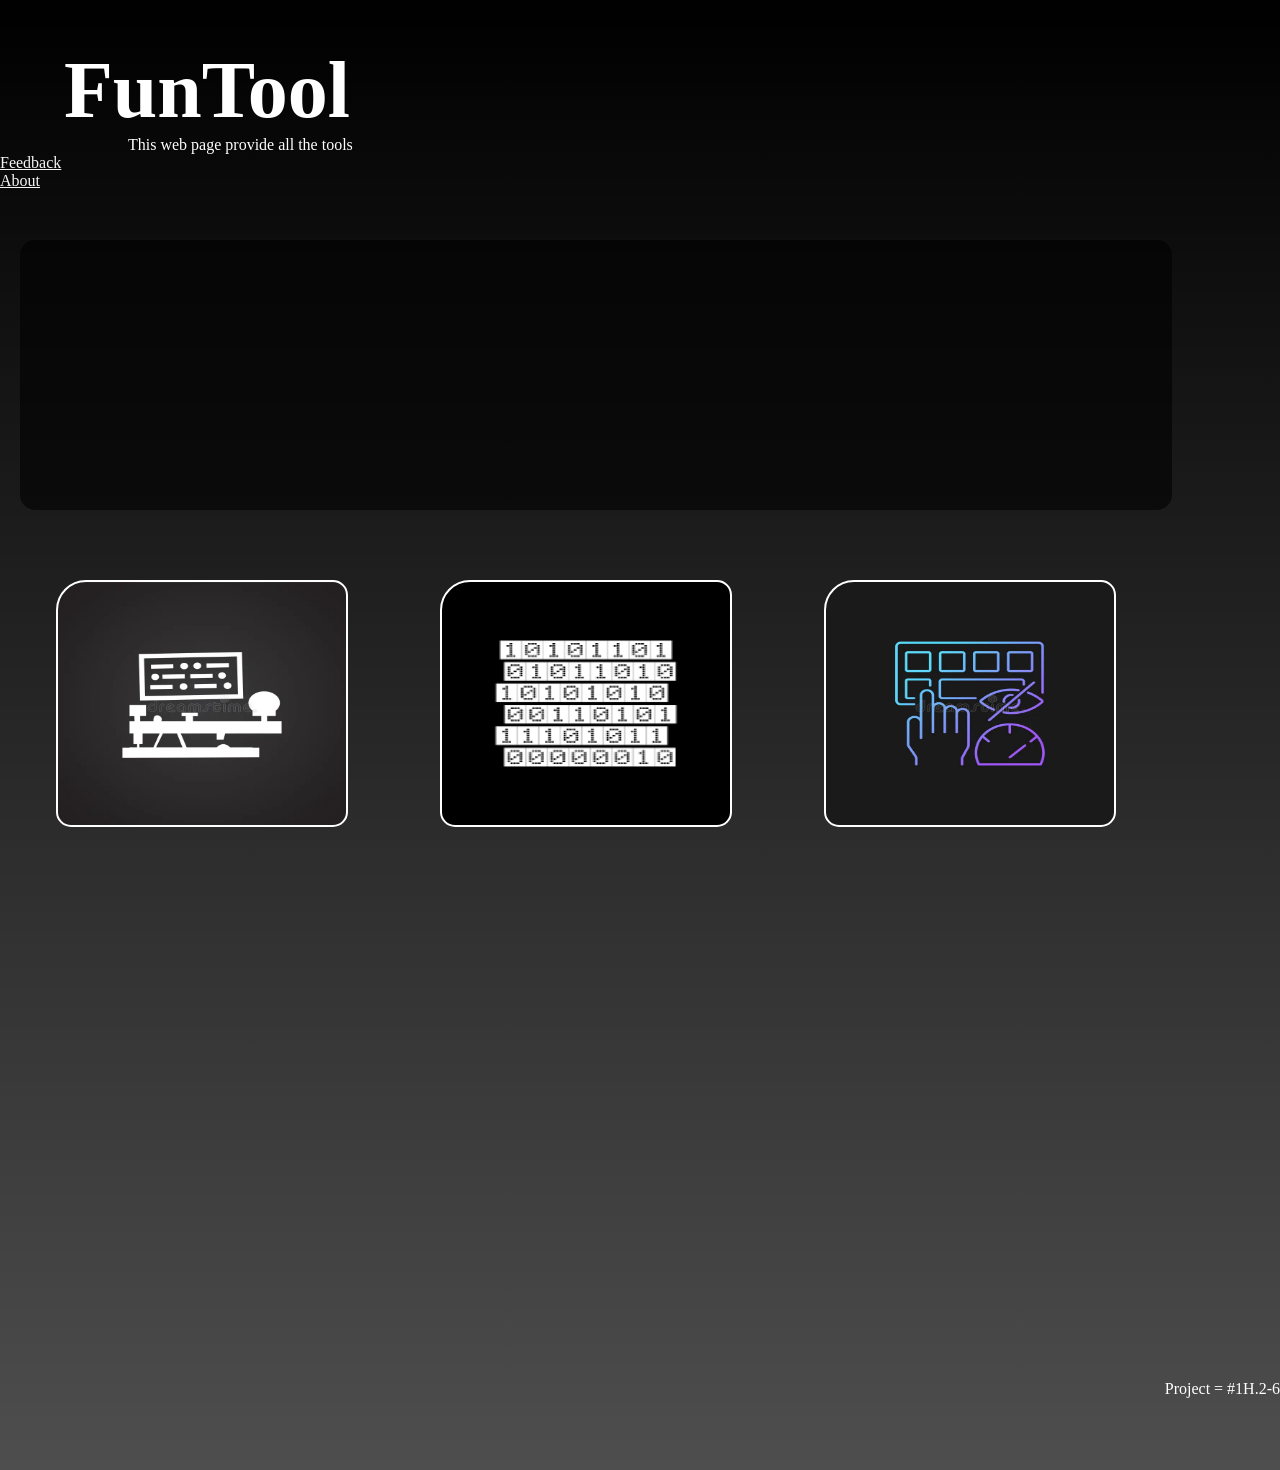
==== index.html @ 3c39cddf "Add files via upload" ====
<!DOCTYPE html>
<html lang="en">
<head>
  <meta charset="UTF-8">
  <meta name="viewport" content="width=device-width, initial-scale=1.0">
  <link rel="stylesheet" href="homepage.css">
  <script src="jquery-3_6_0.js"></script>
  <script src="homepage.js"></script>
  <title>FunTools</title>
</head>
<body>
  <header>
    <!-- <div id="tagname">
      <h1>FunTool</h1>
      <a href="about">About</a>
    </div>
    <p>This web contains all the fun and teaching tools</p> -->
    <h1>FunTool</h1>

    <div id="aboutpanel">
      <div class="content">
        <!-- <h2>About:</h2>
        <p>This webpage is builded as a projects<br>
          and now totally free and no login-use 
          This website won't take and of your data <br>
          We are Trying to provide all the fun tools and learning tools<br>
          In the project and keep it updated day by day.
        </p> -->
        <h2>About FunTool</h2>
        <p>
          Welcome! This site started as a coding project and has grown into a <strong>100% free</strong> toolkit.<br><br>
          You don't need to log in, and your privacy is safe with us—we <em>never</em> collect your data.<br><br>
          We're constantly building and updating new educational tools, so check back often!
        </p>
        <button id="closebtn">Close</button>
      </div>
    </div>
    <p>This web page provide all the tools</p>
    <a href="feedback.html" id="feedback">Feedback</a><br>
    <a href="#" id="about">About</a>
  </header>
  <main>
    <section>
      <div class="preview-box">
        <div id="cardimg"></div>
        <div id="cardinfo"></div>
      </div>
    </section>
      <div class="toolbox">
      <a href="Morse_code.html" class="card" id="card1"
        data-info="<strong>Morse_Code:</strong><br><p>Learn or Convert into the language of dot and dash</p>"
        data-img="Images/Morse_code.webp">
        <div class="cardOverlay"><strong>Morse_Code:</strong>Learn the dot_dash<br>Language</div>
      </a>
      <a href="Binary.html" class="card" id="card2"
        data-info="<strong>Binary:</strong><br><p>Convert into 1 & 0's"
        data-img="Images/Binary.png">
        <div class="cardOverlay"><b>Binary:</b><br>Convert Text ↔ Binary</div>
      </a>
      <a href="#" class="card" id="card3"
        data-info="<strong>TouchTying:</strong><br><p>Learn and Type as a professional"
        data-img="Images/Touch_typing.webp">
        <div class="cardOverlay"><b>TouchTyping</b><br>Type Faster then before</div>
      </a>
    </div>
  </main>
  <footer>
    <p>Project = #1H.2-6</p>
  </footer>
</body>
</html>
---- homepage.css ----
*{
  padding:0;
  margin:0;
}

body{
  background-size:100% 50%;
  background-repeat: no-repeat;
  /* background-color:rgb(8, 5, 48); */
  background:linear-gradient(to bottom,black,rgba(0, 0, 0, 0.696));
  color:white;
}

/* ==================== Headling ==================== */

header h1{
  font-size:5rem;
  margin-top:5vh; margin-left: 5vw;

}
header p{
  margin-left: 10vw;
}
header #about{
  /* position: absolute;
  right: 5%;
bottom:70%; */
  color:whitesmoke;
}
header #feedback{
  /* position:absolute;
  right:5%; */
  color:whitesmoke;
}
#tagname{
  font-size:larger;
  height:10vh; width:100%;
  background:linear-gradient(to bottom right,cornflowerblue,darkblue);
  color:white;
  text-shadow:10px 5px 5px black;
}

#tagname a{
  position: absolute;
  margin-left: 10vw;
  color: white;
  right:0;
}

/*================ Main Box ================*/
.toolbox{
  display:flex;
  /* border: 2px solid white; */
  height: 90vh; width: 90vw;
  margin: 10px; margin-top: 50px;
  justify-content: space-around;
  align-items: baseline;

}

/*================ CardEffects ================*/
.card{
  background-size:100% 100%;
  background-repeat: no-repeat;
  position: relative;
  overflow: hidden;
  border: 2px solid white;
  background-color: gray;
  height: 30%; width: 25%;
  margin-top:20px;
  border-radius:15px;
  border-top-left-radius: 30px;
  transition:0.4s;
}

.card:hover{
  box-shadow:10px 10px 5px rgba(255, 255, 255, 0.402);
  transform: scale(1.1);
}

.cardOverlay{
  position:absolute;
  background-color:rgba(0,0,0,0.8);
  top: 0; bottom: 0; right: 0; left:0;
  display:flex;
  justify-content:center;
  align-items:center;
  color:white; font-family:'Times New Roman', Times, serif;
  flex-direction:column;
  box-shadow: 10px,10px;
  opacity: 0;
}

.card:hover .cardOverlay{
  opacity: 1;
}

/*================ Cards ================ */
#card1{
  background-image:url(Images/Morse_code.webp);
}

#card2{
  background-image:url(Images/Binary.png);

}

#card3{
  background-image:url(Images/Touch_typing.webp);
}

/*==================== Footer ====================*/
footer{
  display:flex;
  /* background:linear-gradient(to bottom right,cornflowerblue,darkblue); */
  height:10vh;
  justify-content: flex-end;
}

/* .preview-text {
  color: white;
  font-family: sans-serif;
  font-size: 2.5rem;
  font-weight: bold;
  background-color: rgba(0, 0, 0, 0.7);
  border-radius: 10px;
  
  display: none;
}
#cardshown {
  height: 200px; width: 200px;
  background-size: 100% 100%;
  background-repeat: no-repeat;
  margin: 20px auto;
  border-radius: 15px;
  background-color: #1a1a1a;
  transition: background-image 0.3s ease-in-out;
} */

.preview-box{
  display:flex;
  height: 30vh; width: 90vw;
  margin-left: 20px; margin-top:50px;
  justify-content: space-around;
  align-items: center;
  border-radius: 15px;
  background-color:rgba(0, 0, 0, 0.6);
}

.preview-box #cardimg{
  height: 80%; width: 25%;
  background-size: 100% 100%;
  border-radius: 15px;
}

.preview-box #cardinfo {
  height: 80%; 
  width: 60%;
  display: flex;
  flex-direction: column;
  justify-content: center;
  font-family: sans-serif;
}
.preview-box #cardinfo strong{
  font-size: 1.5rem;
}

/* ==================== About Panel ==================== */
#aboutpanel {
  position: fixed;
  top: -100%;
  left: 0;
  width: 100%; 
  height: 100vh; /* Use vh (viewport height) to lock it to the screen size */
  background: rgba(0, 0, 0, 0.85); /* Slightly darker back-drop */
  display: flex;
  justify-content: center;
  align-items: center;
  transition: top 0.5s ease-in-out;
  z-index: 1000;
  backdrop-filter: blur(5px);
}

#aboutpanel.show {
  top: 0;
}

.content {
  text-align: center;
  width: 90%; /* Gives a nice gap on the left and right on mobile */
  max-width: 500px;
  max-height: 80vh; /* Prevents the box from touching the top and bottom of the phone */
  overflow-y: auto; /* THE MAGIC BULLET: Adds a scrollbar if the text gets too tall! */
  
  /* Adding a background card makes it 100x easier to read */
  background: #1a1a1a; 
  padding: 2rem;
  border-radius: 15px;
  box-shadow: 0 10px 30px rgba(0,0,0,0.8);
  border: 1px solid #333;
}

.content button {
  margin-top: 20px;
  padding: 10px 20px;
  cursor: pointer;
}
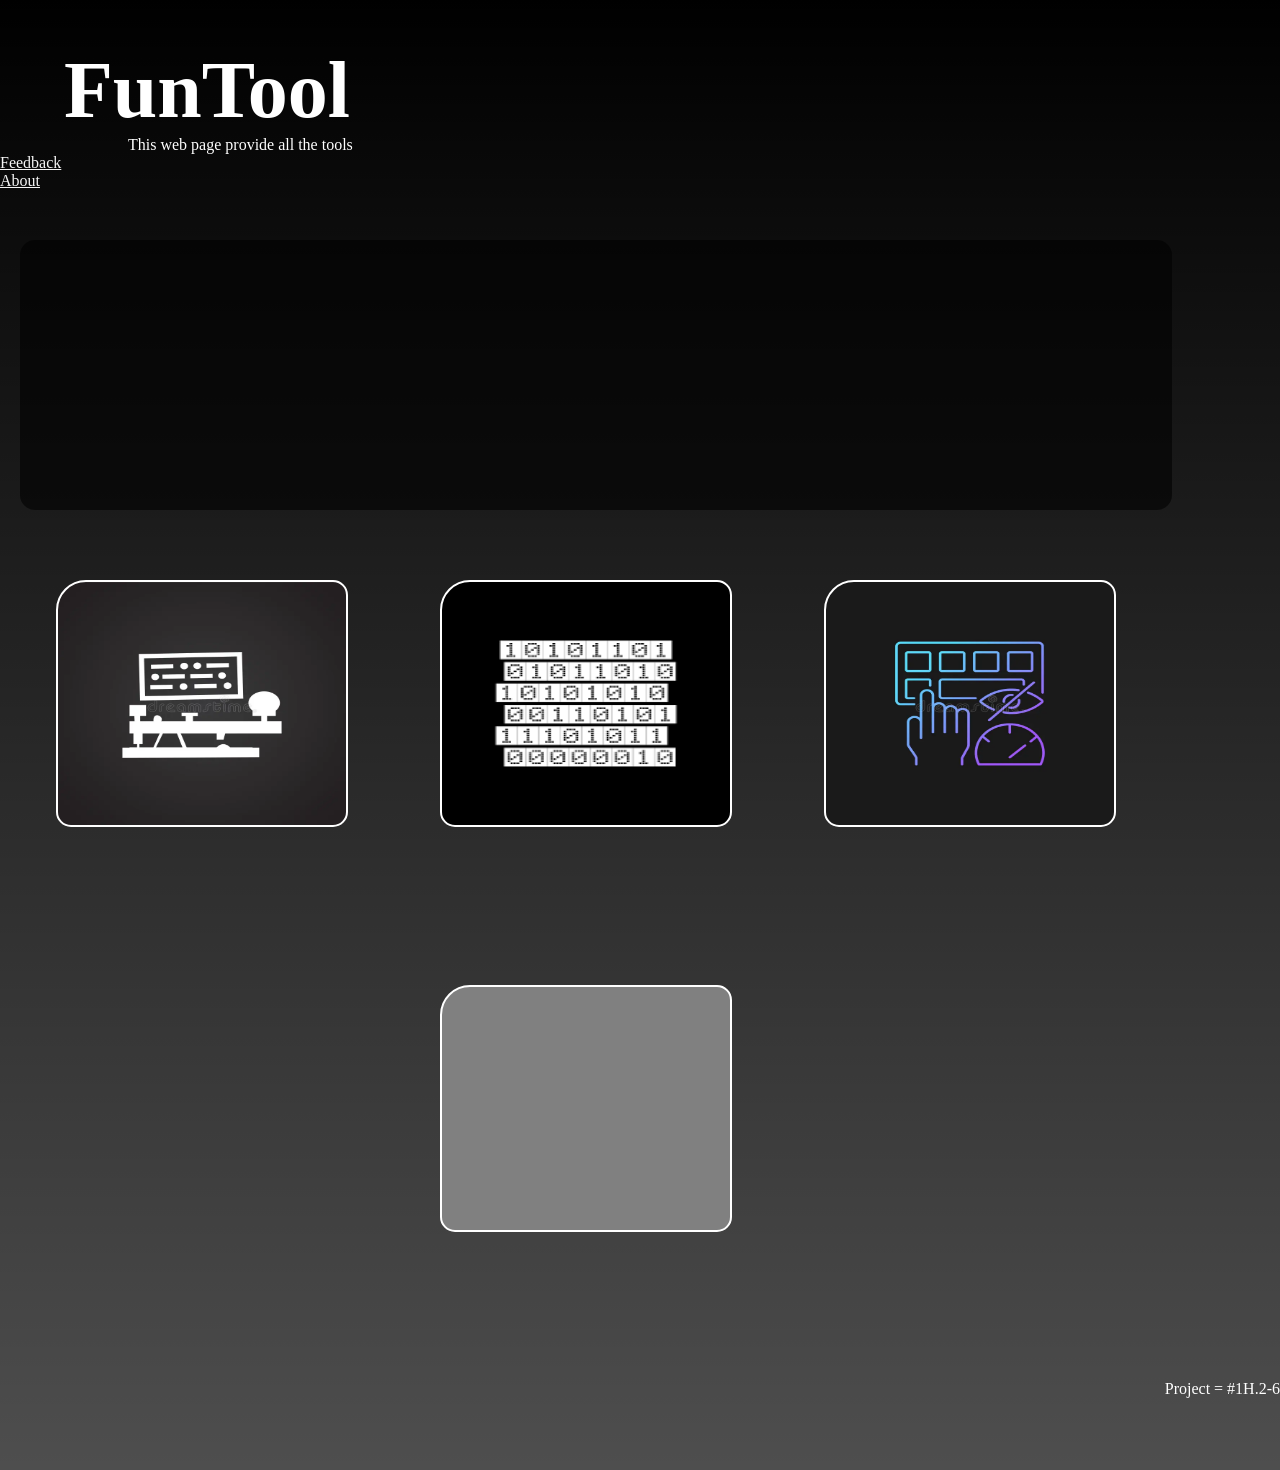
==== commit 5a14875c: "Add files via upload" ====
--- a/index.html
+++ b/index.html
@@ -35,7 +35,7 @@
         <button id="closebtn">Close</button>
       </div>
     </div>
-    <p>This web page provide all the tools</p>
+    <p id="subtitle">This web page provide all the tools</p>
     <a href="feedback.html" id="feedback">Feedback</a><br>
     <a href="#" id="about">About</a>
   </header>
@@ -53,14 +53,19 @@
         <div class="cardOverlay"><strong>Morse_Code:</strong>Learn the dot_dash<br>Language</div>
       </a>
       <a href="Binary.html" class="card" id="card2"
-        data-info="<strong>Binary:</strong><br><p>Convert into 1 & 0's"
+        data-info="<strong>Binary:</strong><br><p>Convert into 1 & 0's</p>"
         data-img="Images/Binary.png">
         <div class="cardOverlay"><b>Binary:</b><br>Convert Text ↔ Binary</div>
       </a>
-      <a href="#" class="card" id="card3"
-        data-info="<strong>TouchTying:</strong><br><p>Learn and Type as a professional"
+      <a href="touchtyping.html" class="card" id="card3"
+        data-info="<strong>TouchTying:</strong><br><p>Learn and Type as a professional</p>"
         data-img="Images/Touch_typing.webp">
         <div class="cardOverlay"><b>TouchTyping</b><br>Type Faster then before</div>
+      </a>
+      <a href="AiTest.html" class="card" id="card4"
+        data-info="<strong>TouchTying:</strong><br><p>Create your own Test</p>"
+        data-img="Images/Mcq.png">
+        <div class="cardOverlay"><b>QuickTest</b><br>Learn Fast</div>
       </a>
     </div>
   </main>
--- a/homepage.css
+++ b/homepage.css
@@ -18,7 +18,7 @@
   margin-top:5vh; margin-left: 5vw;
 
 }
-header p{
+#subtitle{
   margin-left: 10vw;
 }
 header #about{
@@ -50,11 +50,11 @@
 /*================ Main Box ================*/
 .toolbox{
   display:flex;
+  flex-wrap:wrap;
   /* border: 2px solid white; */
   height: 90vh; width: 90vw;
   margin: 10px; margin-top: 50px;
-  justify-content: space-around;
-  align-items: baseline;
+  justify-content:space-around;
 
 }
 
@@ -109,6 +109,9 @@
   background-image:url(Images/Touch_typing.webp);
 }
 
+#card4{
+  background-image: url(Images/Mcq.png);
+}
 /*==================== Footer ====================*/
 footer{
   display:flex;
@@ -204,4 +207,4 @@
   margin-top: 20px;
   padding: 10px 20px;
   cursor: pointer;
-}
+}
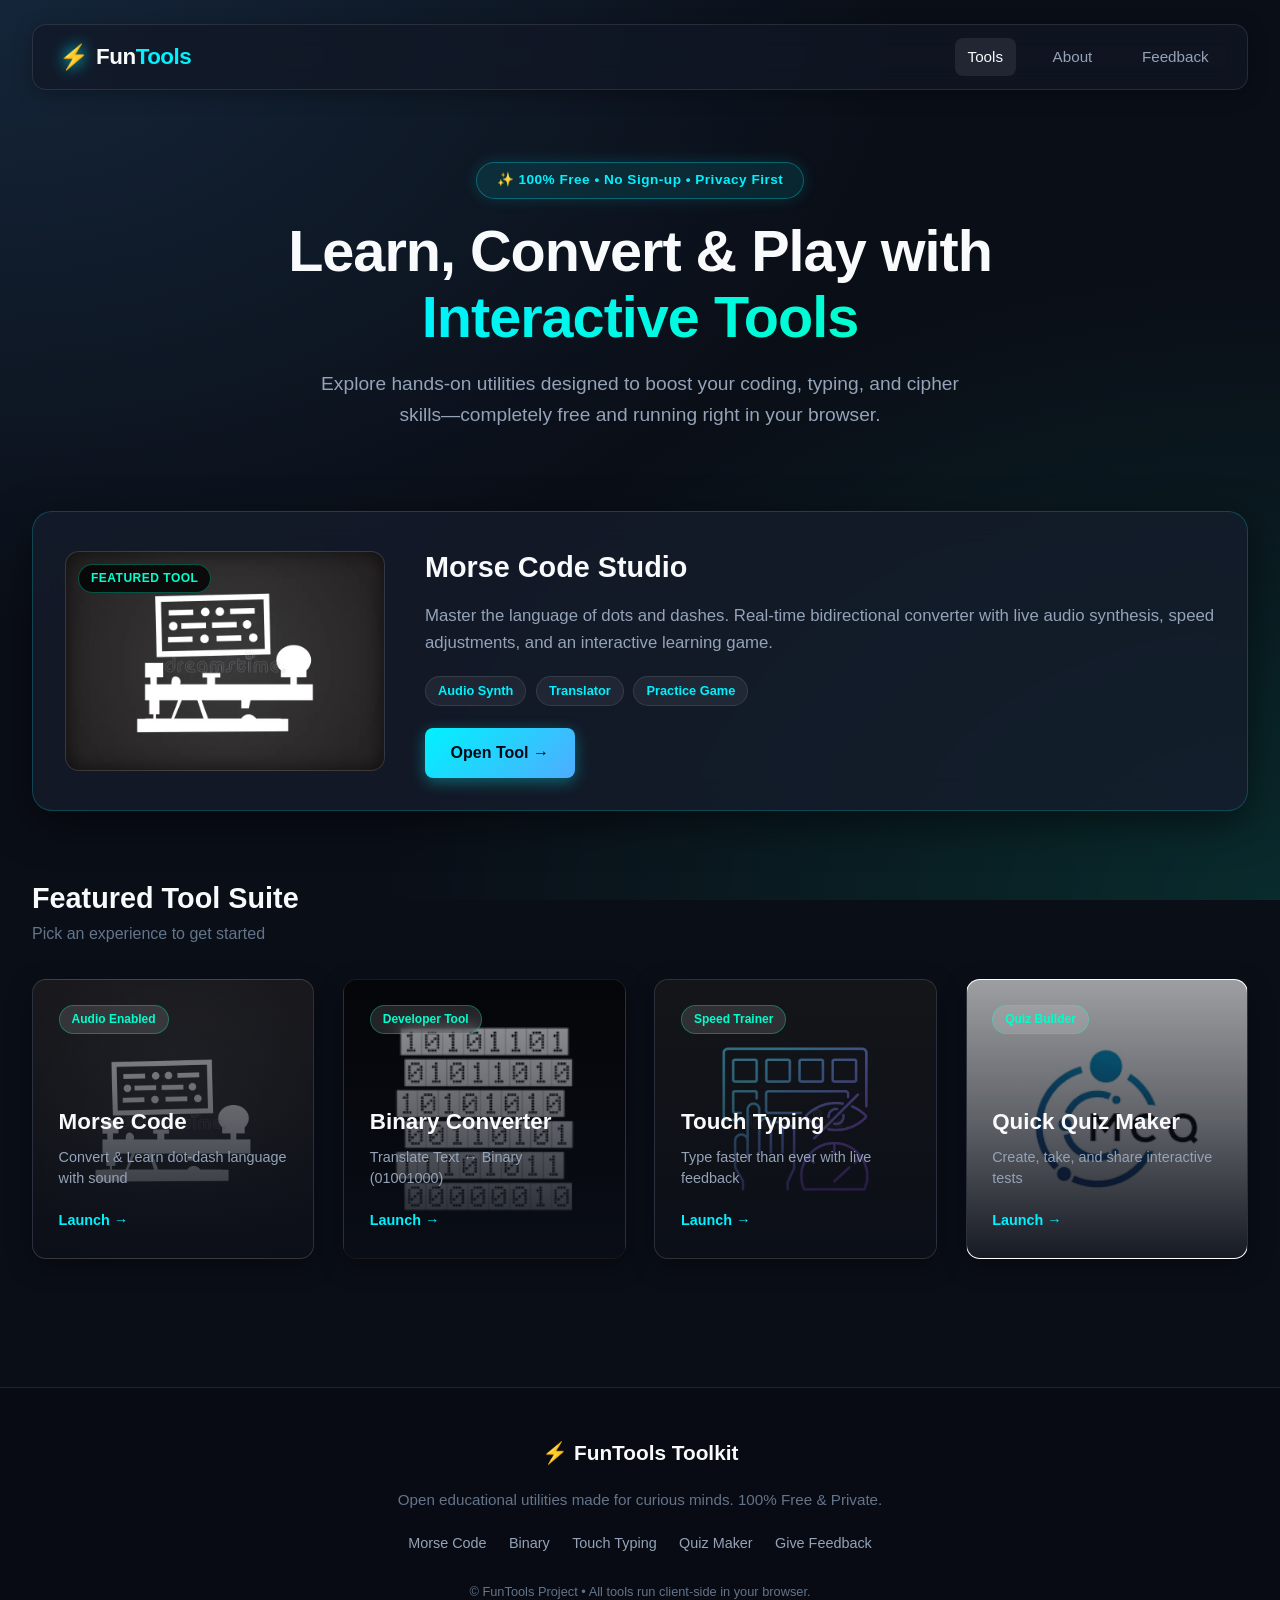
==== commit 6a4e3309: "Add files via upload" ====
--- a/index.html
+++ b/index.html
@@ -1,76 +1,196 @@
-<!DOCTYPE html>
-<html lang="en">
-<head>
-  <meta charset="UTF-8">
-  <meta name="viewport" content="width=device-width, initial-scale=1.0">
-  <link rel="stylesheet" href="homepage.css">
-  <script src="jquery-3_6_0.js"></script>
-  <script src="homepage.js"></script>
-  <title>FunTools</title>
-</head>
-<body>
-  <header>
-    <!-- <div id="tagname">
-      <h1>FunTool</h1>
-      <a href="about">About</a>
-    </div>
-    <p>This web contains all the fun and teaching tools</p> -->
-    <h1>FunTool</h1>
-
-    <div id="aboutpanel">
-      <div class="content">
-        <!-- <h2>About:</h2>
-        <p>This webpage is builded as a projects<br>
-          and now totally free and no login-use 
-          This website won't take and of your data <br>
-          We are Trying to provide all the fun tools and learning tools<br>
-          In the project and keep it updated day by day.
-        </p> -->
-        <h2>About FunTool</h2>
-        <p>
-          Welcome! This site started as a coding project and has grown into a <strong>100% free</strong> toolkit.<br><br>
-          You don't need to log in, and your privacy is safe with us—we <em>never</em> collect your data.<br><br>
-          We're constantly building and updating new educational tools, so check back often!
-        </p>
-        <button id="closebtn">Close</button>
-      </div>
-    </div>
-    <p id="subtitle">This web page provide all the tools</p>
-    <a href="feedback.html" id="feedback">Feedback</a><br>
-    <a href="#" id="about">About</a>
-  </header>
-  <main>
-    <section>
-      <div class="preview-box">
-        <div id="cardimg"></div>
-        <div id="cardinfo"></div>
-      </div>
-    </section>
-      <div class="toolbox">
-      <a href="Morse_code.html" class="card" id="card1"
-        data-info="<strong>Morse_Code:</strong><br><p>Learn or Convert into the language of dot and dash</p>"
-        data-img="Images/Morse_code.webp">
-        <div class="cardOverlay"><strong>Morse_Code:</strong>Learn the dot_dash<br>Language</div>
-      </a>
-      <a href="Binary.html" class="card" id="card2"
-        data-info="<strong>Binary:</strong><br><p>Convert into 1 & 0's</p>"
-        data-img="Images/Binary.png">
-        <div class="cardOverlay"><b>Binary:</b><br>Convert Text ↔ Binary</div>
-      </a>
-      <a href="touchtyping.html" class="card" id="card3"
-        data-info="<strong>TouchTying:</strong><br><p>Learn and Type as a professional</p>"
-        data-img="Images/Touch_typing.webp">
-        <div class="cardOverlay"><b>TouchTyping</b><br>Type Faster then before</div>
-      </a>
-      <a href="AiTest.html" class="card" id="card4"
-        data-info="<strong>TouchTying:</strong><br><p>Create your own Test</p>"
-        data-img="Images/Mcq.png">
-        <div class="cardOverlay"><b>QuickTest</b><br>Learn Fast</div>
-      </a>
-    </div>
-  </main>
-  <footer>
-    <p>Project = #1H.2-6</p>
-  </footer>
-</body>
-</html>+<!DOCTYPE html>
+<html lang="en">
+<head>
+  <meta charset="UTF-8">
+  <meta name="viewport" content="width=device-width, initial-scale=1.0">
+  <title>FunTools - Free Interactive Learning & Utility Toolkit</title>
+  <link rel="stylesheet" href="homepage.css">
+  <script src="jquery-3_6_0.js"></script>
+  <script src="homepage.js" defer></script>
+</head>
+<body>
+  <!-- ================= Navigation Header ================= -->
+  <header class="site-header">
+    <nav class="nav-container">
+      <a href="index.html" class="brand-logo">
+        <span class="logo-icon">⚡</span>
+        <span class="logo-text">Fun<span class="accent-text">Tools</span></span>
+      </a>
+
+      <div class="nav-links">
+        <a href="#tools" class="nav-link active">Tools</a>
+        <a href="#" id="about" class="nav-link">About</a>
+        <a href="feedback.html" id="feedback" class="nav-link">Feedback</a>
+      </div>
+    </nav>
+
+    <div class="hero-section">
+      <div class="hero-badge">✨ 100% Free • No Sign-up • Privacy First</div>
+      <h1 class="hero-title">Learn, Convert & Play with <span class="gradient-text">Interactive Tools</span></h1>
+      <p id="subtitle" class="hero-subtitle">
+        Explore hands-on utilities designed to boost your coding, typing, and cipher skills—completely free and running right in your browser.
+      </p>
+    </div>
+  </header>
+
+  <!-- ================= About Modal Panel ================= -->
+  <div id="aboutpanel" role="dialog" aria-modal="true" aria-labelledby="about-title">
+    <div class="content glass-card">
+      <div class="modal-header">
+        <h2 id="about-title">About <span class="gradient-text">FunTools</span></h2>
+        <button id="closebtn" aria-label="Close modal">&times;</button>
+      </div>
+      <div class="modal-body">
+        <p>
+          Welcome! FunTools began as a creative coding experiment and has evolved into a <strong>100% free educational toolkit</strong>.
+        </p>
+        <div class="about-highlights">
+          <div class="highlight-item">
+            <span class="highlight-icon">🔒</span>
+            <div>
+              <strong>Zero Data Collection</strong>
+              <p>Everything runs client-side in your browser. No accounts, no tracking, and no cookies.</p>
+            </div>
+          </div>
+          <div class="highlight-item">
+            <span class="highlight-icon">⚡</span>
+            <div>
+              <strong>Instant & Responsive</strong>
+              <p>Lightning-fast utilities built with lightweight, modern web standards.</p>
+            </div>
+          </div>
+          <div class="highlight-item">
+            <span class="highlight-icon">🎓</span>
+            <div>
+              <strong>Continuous Improvement</strong>
+              <p>We actively build and polish tools to make learning technology fun and accessible.</p>
+            </div>
+          </div>
+        </div>
+      </div>
+      <div class="modal-footer">
+        <button id="closebtn-action" class="btn-primary">Got it, Let's Explore!</button>
+      </div>
+    </div>
+  </div>
+
+  <!-- ================= Main Content ================= -->
+  <main>
+    <!-- Interactive Live Preview Box -->
+    <section class="preview-section">
+      <div class="preview-box glass-card" id="previewBox">
+        <div id="cardimg" class="preview-img-container">
+          <div class="preview-badge" id="previewBadge">Featured Tool</div>
+        </div>
+        <div id="cardinfo" class="preview-info-container">
+          <h3 id="previewTitle">Explore Our Tools</h3>
+          <p id="previewDesc">Hover or tap on any tool card below to inspect its features and launch straight into it.</p>
+          <div class="preview-tags" id="previewTags">
+            <span class="tag">Interactive</span>
+            <span class="tag">Browser-Based</span>
+            <span class="tag">Free</span>
+          </div>
+          <a href="Morse_code.html" id="previewLaunchBtn" class="launch-btn">Open Tool &rarr;</a>
+        </div>
+      </div>
+    </section>
+
+    <!-- Grid of Tool Cards -->
+    <section id="tools" class="tools-section">
+      <div class="section-header">
+        <h2>Featured Tool Suite</h2>
+        <p>Pick an experience to get started</p>
+      </div>
+
+      <div class="toolbox">
+        <!-- Card 1: Morse Code -->
+        <a href="Morse_code.html" class="card" id="card1"
+          data-title="Morse Code Studio"
+          data-info="Master the language of dots and dashes. Real-time bidirectional converter with live audio synthesis, speed adjustments, and an interactive learning game."
+          data-img="Images/Morse_code.webp"
+          data-tags="Audio Synth,Translator,Practice Game"
+          data-link="Morse_code.html">
+          <div class="card-inner">
+            <div class="card-badge">Audio Enabled</div>
+            <div class="card-content">
+              <h3>Morse Code</h3>
+              <p>Convert & Learn dot-dash language with sound</p>
+            </div>
+            <div class="card-footer-pill">Launch &rarr;</div>
+          </div>
+        </a>
+
+        <!-- Card 2: Binary Converter -->
+        <a href="Binary.html" class="card" id="card2"
+          data-title="Binary Code Converter"
+          data-info="Convert standard ASCII/Unicode text into machine binary (0s and 1s) and back. Features live instant conversion, formatted spacing, swap, and copy tools."
+          data-img="Images/Binary.png"
+          data-tags="Instant,UTF-8,Formatter"
+          data-link="Binary.html">
+          <div class="card-inner">
+            <div class="card-badge">Developer Tool</div>
+            <div class="card-content">
+              <h3>Binary Converter</h3>
+              <p>Translate Text ↔ Binary (01001000)</p>
+            </div>
+            <div class="card-footer-pill">Launch &rarr;</div>
+          </div>
+        </a>
+
+        <!-- Card 3: Touch Typing -->
+        <a href="touchtyping.html" class="card" id="card3"
+          data-title="Touch Typing Trainer"
+          data-info="Build muscle memory and skyrocket your words per minute. Features a live virtual keyboard, real-time WPM & accuracy telemetry, typo tracking, and audio click feedback."
+          data-img="Images/Touch_typing.webp"
+          data-tags="WPM Counter,Accuracy %,Virtual Keyboard"
+          data-link="touchtyping.html">
+          <div class="card-inner">
+            <div class="card-badge">Speed Trainer</div>
+            <div class="card-content">
+              <h3>Touch Typing</h3>
+              <p>Type faster than ever with live feedback</p>
+            </div>
+            <div class="card-footer-pill">Launch &rarr;</div>
+          </div>
+        </a>
+
+        <!-- Card 4: Quick Quiz Maker -->
+        <a href="AiTest.html" class="card" id="card4"
+          data-title="Quick Quiz & MCQ Maker"
+          data-info="Build custom multiple-choice quizzes in seconds, test yourself in preview mode, or share self-contained encrypted quiz links with classmates and friends."
+          data-img="Images/Mcq.png"
+          data-tags="Custom Quiz,Shareable,Auto-Grading"
+          data-link="AiTest.html">
+          <div class="card-inner">
+            <div class="card-badge">Quiz Builder</div>
+            <div class="card-content">
+              <h3>Quick Quiz Maker</h3>
+              <p>Create, take, and share interactive tests</p>
+            </div>
+            <div class="card-footer-pill">Launch &rarr;</div>
+          </div>
+        </a>
+      </div>
+    </section>
+  </main>
+
+  <!-- ================= Footer ================= -->
+  <footer class="site-footer">
+    <div class="footer-container">
+      <div class="footer-brand">
+        <span class="logo-icon">⚡</span>
+        <span>FunTools Toolkit</span>
+      </div>
+      <p class="footer-tagline">Open educational utilities made for curious minds. 100% Free &amp; Private.</p>
+      <div class="footer-links">
+        <a href="Morse_code.html">Morse Code</a>
+        <a href="Binary.html">Binary</a>
+        <a href="touchtyping.html">Touch Typing</a>
+        <a href="AiTest.html">Quiz Maker</a>
+        <a href="feedback.html">Give Feedback</a>
+      </div>
+      <p class="footer-copy">&copy; FunTools Project • All tools run client-side in your browser.</p>
+    </div>
+  </footer>
+</body>
+</html>
--- a/homepage.css
+++ b/homepage.css
@@ -1,210 +1,667 @@
-*{
-  padding:0;
-  margin:0;
-}
-
-body{
-  background-size:100% 50%;
-  background-repeat: no-repeat;
-  /* background-color:rgb(8, 5, 48); */
-  background:linear-gradient(to bottom,black,rgba(0, 0, 0, 0.696));
-  color:white;
-}
-
-/* ==================== Headling ==================== */
-
-header h1{
-  font-size:5rem;
-  margin-top:5vh; margin-left: 5vw;
-
-}
-#subtitle{
-  margin-left: 10vw;
-}
-header #about{
-  /* position: absolute;
-  right: 5%;
-bottom:70%; */
-  color:whitesmoke;
-}
-header #feedback{
-  /* position:absolute;
-  right:5%; */
-  color:whitesmoke;
-}
-#tagname{
-  font-size:larger;
-  height:10vh; width:100%;
-  background:linear-gradient(to bottom right,cornflowerblue,darkblue);
-  color:white;
-  text-shadow:10px 5px 5px black;
-}
-
-#tagname a{
-  position: absolute;
-  margin-left: 10vw;
-  color: white;
-  right:0;
-}
-
-/*================ Main Box ================*/
-.toolbox{
-  display:flex;
-  flex-wrap:wrap;
-  /* border: 2px solid white; */
-  height: 90vh; width: 90vw;
-  margin: 10px; margin-top: 50px;
-  justify-content:space-around;
-
-}
-
-/*================ CardEffects ================*/
-.card{
-  background-size:100% 100%;
-  background-repeat: no-repeat;
-  position: relative;
-  overflow: hidden;
-  border: 2px solid white;
-  background-color: gray;
-  height: 30%; width: 25%;
-  margin-top:20px;
-  border-radius:15px;
-  border-top-left-radius: 30px;
-  transition:0.4s;
-}
-
-.card:hover{
-  box-shadow:10px 10px 5px rgba(255, 255, 255, 0.402);
-  transform: scale(1.1);
-}
-
-.cardOverlay{
-  position:absolute;
-  background-color:rgba(0,0,0,0.8);
-  top: 0; bottom: 0; right: 0; left:0;
-  display:flex;
-  justify-content:center;
-  align-items:center;
-  color:white; font-family:'Times New Roman', Times, serif;
-  flex-direction:column;
-  box-shadow: 10px,10px;
-  opacity: 0;
-}
-
-.card:hover .cardOverlay{
-  opacity: 1;
-}
-
-/*================ Cards ================ */
-#card1{
-  background-image:url(Images/Morse_code.webp);
-}
-
-#card2{
-  background-image:url(Images/Binary.png);
-
-}
-
-#card3{
-  background-image:url(Images/Touch_typing.webp);
-}
-
-#card4{
-  background-image: url(Images/Mcq.png);
-}
-/*==================== Footer ====================*/
-footer{
-  display:flex;
-  /* background:linear-gradient(to bottom right,cornflowerblue,darkblue); */
-  height:10vh;
-  justify-content: flex-end;
-}
-
-/* .preview-text {
-  color: white;
-  font-family: sans-serif;
-  font-size: 2.5rem;
-  font-weight: bold;
-  background-color: rgba(0, 0, 0, 0.7);
-  border-radius: 10px;
-  
-  display: none;
-}
-#cardshown {
-  height: 200px; width: 200px;
-  background-size: 100% 100%;
-  background-repeat: no-repeat;
-  margin: 20px auto;
-  border-radius: 15px;
-  background-color: #1a1a1a;
-  transition: background-image 0.3s ease-in-out;
-} */
-
-.preview-box{
-  display:flex;
-  height: 30vh; width: 90vw;
-  margin-left: 20px; margin-top:50px;
-  justify-content: space-around;
-  align-items: center;
-  border-radius: 15px;
-  background-color:rgba(0, 0, 0, 0.6);
-}
-
-.preview-box #cardimg{
-  height: 80%; width: 25%;
-  background-size: 100% 100%;
-  border-radius: 15px;
-}
-
-.preview-box #cardinfo {
-  height: 80%; 
-  width: 60%;
-  display: flex;
-  flex-direction: column;
-  justify-content: center;
-  font-family: sans-serif;
-}
-.preview-box #cardinfo strong{
-  font-size: 1.5rem;
-}
-
-/* ==================== About Panel ==================== */
-#aboutpanel {
-  position: fixed;
-  top: -100%;
-  left: 0;
-  width: 100%; 
-  height: 100vh; /* Use vh (viewport height) to lock it to the screen size */
-  background: rgba(0, 0, 0, 0.85); /* Slightly darker back-drop */
-  display: flex;
-  justify-content: center;
-  align-items: center;
-  transition: top 0.5s ease-in-out;
-  z-index: 1000;
-  backdrop-filter: blur(5px);
-}
-
-#aboutpanel.show {
-  top: 0;
-}
-
-.content {
-  text-align: center;
-  width: 90%; /* Gives a nice gap on the left and right on mobile */
-  max-width: 500px;
-  max-height: 80vh; /* Prevents the box from touching the top and bottom of the phone */
-  overflow-y: auto; /* THE MAGIC BULLET: Adds a scrollbar if the text gets too tall! */
-  
-  /* Adding a background card makes it 100x easier to read */
-  background: #1a1a1a; 
-  padding: 2rem;
-  border-radius: 15px;
-  box-shadow: 0 10px 30px rgba(0,0,0,0.8);
-  border: 1px solid #333;
-}
-
-.content button {
-  margin-top: 20px;
-  padding: 10px 20px;
-  cursor: pointer;
+/* ==========================================================================
+   FunTools - Core Design System & Homepage Styles
+   ========================================================================== */
+
+:root {
+  --bg-dark: #0a0e17;
+  --bg-card: rgba(22, 28, 45, 0.75);
+  --bg-card-hover: rgba(30, 41, 69, 0.9);
+  --border-subtle: rgba(255, 255, 255, 0.1);
+  --border-focus: #00f2fe;
+  --primary: #00f2fe;
+  --primary-glow: rgba(0, 242, 254, 0.35);
+  --secondary: #4facfe;
+  --accent: #00ffcc;
+  --accent-glow: rgba(0, 255, 204, 0.3);
+  --text-primary: #f8fafc;
+  --text-secondary: #94a3b8;
+  --text-muted: #64748b;
+  --font-main: -apple-system, BlinkMacSystemFont, "Segoe UI", Roboto, Helvetica, Arial, sans-serif;
+  --font-mono: ui-monospace, "Cascadia Code", "Source Code Pro", Menlo, Consolas, monospace;
+  --radius-sm: 8px;
+  --radius-md: 14px;
+  --radius-lg: 20px;
+  --transition: all 0.3s cubic-bezier(0.4, 0, 0.2, 1);
+}
+
+*,
+*::before,
+*::after {
+  box-sizing: border-box;
+  margin: 0;
+  padding: 0;
+}
+
+html {
+  scroll-behavior: smooth;
+}
+
+body {
+  background-color: var(--bg-dark);
+  background-image:
+    radial-gradient(at 0% 0%, rgba(79, 172, 254, 0.15) 0px, transparent 50%),
+    radial-gradient(at 100% 100%, rgba(0, 255, 204, 0.12) 0px, transparent 50%),
+    radial-gradient(at 50% 50%, rgba(10, 14, 23, 1) 0px, rgba(10, 14, 23, 1) 100%);
+  background-attachment: fixed;
+  color: var(--text-primary);
+  font-family: var(--font-main);
+  min-height: 100vh;
+  line-height: 1.6;
+  overflow-x: hidden;
+}
+
+/* ==========================================================================
+   Typography & Shared Utilities
+   ========================================================================== */
+
+.gradient-text {
+  background: linear-gradient(135deg, var(--primary) 0%, var(--accent) 100%);
+  -webkit-background-clip: text;
+  -webkit-text-fill-color: transparent;
+}
+
+.accent-text {
+  color: var(--primary);
+}
+
+.glass-card {
+  background: var(--bg-card);
+  backdrop-filter: blur(16px);
+  -webkit-backdrop-filter: blur(16px);
+  border: 1px solid var(--border-subtle);
+  box-shadow: 0 10px 30px rgba(0, 0, 0, 0.4);
+}
+
+/* ==========================================================================
+   Navigation Header
+   ========================================================================== */
+
+.site-header {
+  padding: 1.5rem 2rem 3rem;
+  max-width: 1280px;
+  margin: 0 auto;
+}
+
+.nav-container {
+  display: flex;
+  justify-content: space-between;
+  align-items: center;
+  padding: 0.8rem 1.6rem;
+  background: rgba(18, 24, 38, 0.7);
+  backdrop-filter: blur(12px);
+  border: 1px solid var(--border-subtle);
+  border-radius: var(--radius-md);
+  margin-bottom: 3.5rem;
+  box-shadow: 0 4px 20px rgba(0, 0, 0, 0.3);
+}
+
+.brand-logo {
+  display: flex;
+  align-items: center;
+  gap: 0.5rem;
+  text-decoration: none;
+  font-size: 1.4rem;
+  font-weight: 800;
+  color: var(--text-primary);
+  letter-spacing: -0.5px;
+}
+
+.brand-logo .logo-icon {
+  font-size: 1.5rem;
+  filter: drop-shadow(0 0 8px var(--primary));
+}
+
+.nav-links {
+  display: flex;
+  gap: 1.5rem;
+  align-items: center;
+}
+
+.nav-link {
+  color: var(--text-secondary);
+  text-decoration: none;
+  font-weight: 500;
+  font-size: 0.95rem;
+  padding: 0.4rem 0.8rem;
+  border-radius: var(--radius-sm);
+  transition: var(--transition);
+}
+
+.nav-link:hover,
+.nav-link.active {
+  color: var(--text-primary);
+  background: rgba(255, 255, 255, 0.08);
+}
+
+/* ==========================================================================
+   Hero Section
+   ========================================================================== */
+
+.hero-section {
+  text-align: center;
+  max-width: 860px;
+  margin: 0 auto;
+  padding: 1rem 1rem 2rem;
+}
+
+.hero-badge {
+  display: inline-block;
+  padding: 0.4rem 1.2rem;
+  background: rgba(0, 242, 254, 0.1);
+  border: 1px solid rgba(0, 242, 254, 0.3);
+  color: var(--primary);
+  border-radius: 999px;
+  font-size: 0.85rem;
+  font-weight: 600;
+  letter-spacing: 0.5px;
+  margin-bottom: 1.2rem;
+  box-shadow: 0 0 15px rgba(0, 242, 254, 0.15);
+}
+
+.hero-title {
+  font-size: clamp(2.2rem, 5vw, 3.6rem);
+  font-weight: 800;
+  line-height: 1.15;
+  letter-spacing: -1px;
+  margin-bottom: 1.2rem;
+}
+
+.hero-subtitle {
+  font-size: clamp(1rem, 2vw, 1.2rem);
+  color: var(--text-secondary);
+  max-width: 680px;
+  margin: 0 auto;
+}
+
+/* ==========================================================================
+   Main Layout & Live Preview Box
+   ========================================================================== */
+
+main {
+  max-width: 1280px;
+  margin: 0 auto;
+  padding: 0 2rem 4rem;
+}
+
+.preview-section {
+  margin-bottom: 4rem;
+}
+
+.preview-box {
+  display: flex;
+  gap: 2.5rem;
+  padding: 2rem;
+  border-radius: var(--radius-lg);
+  min-height: 280px;
+  align-items: center;
+  transition: var(--transition);
+  border: 1px solid rgba(0, 242, 254, 0.2);
+  box-shadow: 0 12px 40px rgba(0, 0, 0, 0.5);
+}
+
+.preview-img-container {
+  width: 320px;
+  min-width: 240px;
+  height: 220px;
+  border-radius: var(--radius-md);
+  background-size: cover;
+  background-position: center;
+  background-repeat: no-repeat;
+  position: relative;
+  overflow: hidden;
+  border: 1px solid var(--border-subtle);
+  background-color: #1a2234;
+  box-shadow: inset 0 0 20px rgba(0, 0, 0, 0.6);
+  transition: background-image 0.4s ease-in-out, transform 0.4s ease;
+}
+
+.preview-badge {
+  position: absolute;
+  top: 12px;
+  left: 12px;
+  background: rgba(0, 0, 0, 0.75);
+  backdrop-filter: blur(8px);
+  color: var(--accent);
+  padding: 0.25rem 0.75rem;
+  border-radius: 999px;
+  font-size: 0.75rem;
+  font-weight: 700;
+  text-transform: uppercase;
+  letter-spacing: 0.5px;
+  border: 1px solid rgba(0, 255, 204, 0.3);
+}
+
+.preview-info-container {
+  flex: 1;
+  display: flex;
+  flex-direction: column;
+  justify-content: center;
+  gap: 0.8rem;
+}
+
+.preview-info-container h3 {
+  font-size: 1.8rem;
+  font-weight: 700;
+  color: var(--text-primary);
+}
+
+.preview-info-container p {
+  color: var(--text-secondary);
+  font-size: 1.05rem;
+  line-height: 1.6;
+}
+
+.preview-tags {
+  display: flex;
+  flex-wrap: wrap;
+  gap: 0.6rem;
+  margin-top: 0.4rem;
+}
+
+.tag {
+  background: rgba(255, 255, 255, 0.06);
+  border: 1px solid var(--border-subtle);
+  color: var(--primary);
+  font-size: 0.8rem;
+  padding: 0.25rem 0.75rem;
+  border-radius: 999px;
+  font-weight: 600;
+}
+
+.launch-btn {
+  align-self: flex-start;
+  display: inline-flex;
+  align-items: center;
+  gap: 0.5rem;
+  background: linear-gradient(135deg, var(--primary) 0%, var(--secondary) 100%);
+  color: #040914;
+  font-weight: 700;
+  padding: 0.75rem 1.6rem;
+  border-radius: var(--radius-sm);
+  text-decoration: none;
+  font-size: 1rem;
+  margin-top: 0.6rem;
+  box-shadow: 0 4px 15px var(--primary-glow);
+  transition: var(--transition);
+}
+
+.launch-btn:hover {
+  transform: translateY(-2px);
+  box-shadow: 0 8px 25px var(--primary-glow);
+  filter: brightness(1.1);
+}
+
+/* ==========================================================================
+   Tools Grid Section
+   ========================================================================== */
+
+.tools-section {
+  margin-top: 2rem;
+}
+
+.section-header {
+  margin-bottom: 2rem;
+}
+
+.section-header h2 {
+  font-size: 1.8rem;
+  font-weight: 700;
+}
+
+.section-header p {
+  color: var(--text-muted);
+}
+
+.toolbox {
+  display: grid;
+  grid-template-columns: repeat(auto-fit, minmax(260px, 1fr));
+  gap: 1.8rem;
+}
+
+.card {
+  position: relative;
+  text-decoration: none;
+  color: var(--text-primary);
+  background: var(--bg-card);
+  border: 1px solid var(--border-subtle);
+  border-radius: var(--radius-md);
+  overflow: hidden;
+  display: flex;
+  flex-direction: column;
+  min-height: 280px;
+  background-size: cover;
+  background-position: center;
+  background-repeat: no-repeat;
+  transition: var(--transition);
+  box-shadow: 0 8px 24px rgba(0, 0, 0, 0.35);
+}
+
+.card::before {
+  content: "";
+  position: absolute;
+  inset: 0;
+  background: linear-gradient(to top, rgba(10, 14, 23, 0.95) 0%, rgba(10, 14, 23, 0.65) 50%, rgba(10, 14, 23, 0.4) 100%);
+  transition: var(--transition);
+  z-index: 1;
+}
+
+.card-inner {
+  position: relative;
+  z-index: 2;
+  padding: 1.6rem;
+  display: flex;
+  flex-direction: column;
+  justify-content: space-between;
+  height: 100%;
+}
+
+.card-badge {
+  align-self: flex-start;
+  padding: 0.25rem 0.75rem;
+  border-radius: 999px;
+  font-size: 0.75rem;
+  font-weight: 700;
+  background: rgba(255, 255, 255, 0.12);
+  backdrop-filter: blur(8px);
+  color: var(--accent);
+  border: 1px solid rgba(0, 255, 204, 0.3);
+}
+
+.card-content {
+  margin-top: auto;
+  margin-bottom: 1.2rem;
+}
+
+.card-content h3 {
+  font-size: 1.4rem;
+  font-weight: 700;
+  margin-bottom: 0.4rem;
+  transition: var(--transition);
+}
+
+.card-content p {
+  color: var(--text-secondary);
+  font-size: 0.9rem;
+  line-height: 1.5;
+}
+
+.card-footer-pill {
+  font-size: 0.9rem;
+  font-weight: 700;
+  color: var(--primary);
+  display: flex;
+  align-items: center;
+  gap: 0.3rem;
+  transition: var(--transition);
+}
+
+.card:hover {
+  transform: translateY(-6px);
+  border-color: var(--primary);
+  box-shadow: 0 16px 36px rgba(0, 0, 0, 0.6), 0 0 20px var(--primary-glow);
+}
+
+.card:hover::before {
+  background: linear-gradient(to top, rgba(10, 14, 23, 0.98) 0%, rgba(10, 14, 23, 0.7) 60%, rgba(0, 242, 254, 0.2) 100%);
+}
+
+.card:hover .card-content h3 {
+  color: var(--primary);
+}
+
+.card:hover .card-footer-pill {
+  gap: 0.6rem;
+}
+
+/* Specific Card BG fallbacks */
+#card1 {
+  background-image: url('Images/Morse_code.webp');
+}
+
+#card2 {
+  background-image: url('Images/Binary.png');
+}
+
+#card3 {
+  background-image: url('Images/Touch_typing.webp');
+}
+
+#card4 {
+  background-image: url('Images/Mcq.png');
+}
+
+/* ==========================================================================
+   About Modal
+   ========================================================================== */
+
+#aboutpanel {
+  position: fixed;
+  inset: 0;
+  background: rgba(4, 7, 14, 0.85);
+  backdrop-filter: blur(10px);
+  display: flex;
+  justify-content: center;
+  align-items: center;
+  z-index: 9999;
+  opacity: 0;
+  visibility: hidden;
+  transition: opacity 0.35s ease, visibility 0.35s ease;
+  padding: 1rem;
+}
+
+#aboutpanel.show {
+  opacity: 1;
+  visibility: visible;
+}
+
+#aboutpanel .content {
+  width: 100%;
+  max-width: 540px;
+  max-height: 85vh;
+  overflow-y: auto;
+  border-radius: var(--radius-lg);
+  padding: 2rem;
+  transform: scale(0.92) translateY(20px);
+  transition: transform 0.35s cubic-bezier(0.16, 1, 0.3, 1);
+  border: 1px solid rgba(0, 242, 254, 0.3);
+}
+
+#aboutpanel.show .content {
+  transform: scale(1) translateY(0);
+}
+
+.modal-header {
+  display: flex;
+  justify-content: space-between;
+  align-items: center;
+  margin-bottom: 1.4rem;
+  border-bottom: 1px solid var(--border-subtle);
+  padding-bottom: 1rem;
+}
+
+.modal-header h2 {
+  font-size: 1.6rem;
+  font-weight: 700;
+}
+
+#closebtn {
+  background: transparent;
+  border: none;
+  color: var(--text-secondary);
+  font-size: 2rem;
+  line-height: 1;
+  cursor: pointer;
+  transition: var(--transition);
+}
+
+#closebtn:hover {
+  color: var(--primary);
+  transform: scale(1.15);
+}
+
+.modal-body {
+  color: var(--text-secondary);
+  font-size: 1rem;
+  display: flex;
+  flex-direction: column;
+  gap: 1.2rem;
+}
+
+.about-highlights {
+  display: flex;
+  flex-direction: column;
+  gap: 1rem;
+  margin-top: 0.6rem;
+}
+
+.highlight-item {
+  display: flex;
+  gap: 1rem;
+  background: rgba(255, 255, 255, 0.04);
+  padding: 0.9rem 1.1rem;
+  border-radius: var(--radius-md);
+  border: 1px solid var(--border-subtle);
+}
+
+.highlight-icon {
+  font-size: 1.6rem;
+}
+
+.highlight-item strong {
+  display: block;
+  color: var(--text-primary);
+  font-size: 0.95rem;
+  margin-bottom: 0.2rem;
+}
+
+.highlight-item p {
+  font-size: 0.85rem;
+  color: var(--text-muted);
+  line-height: 1.4;
+}
+
+.modal-footer {
+  margin-top: 1.8rem;
+  text-align: right;
+}
+
+.btn-primary {
+  background: linear-gradient(135deg, var(--primary) 0%, var(--secondary) 100%);
+  color: #040914;
+  font-weight: 700;
+  border: none;
+  padding: 0.75rem 1.5rem;
+  border-radius: var(--radius-sm);
+  cursor: pointer;
+  font-size: 0.95rem;
+  transition: var(--transition);
+}
+
+.btn-primary:hover {
+  filter: brightness(1.15);
+  box-shadow: 0 4px 15px var(--primary-glow);
+}
+
+/* ==========================================================================
+   Footer
+   ========================================================================== */
+
+.site-footer {
+  border-top: 1px solid var(--border-subtle);
+  background: rgba(8, 11, 18, 0.8);
+  padding: 3rem 2rem 2rem;
+  margin-top: 4rem;
+}
+
+.footer-container {
+  max-width: 1280px;
+  margin: 0 auto;
+  text-align: center;
+  display: flex;
+  flex-direction: column;
+  align-items: center;
+  gap: 1.2rem;
+}
+
+.footer-brand {
+  font-size: 1.3rem;
+  font-weight: 800;
+  display: flex;
+  align-items: center;
+  gap: 0.4rem;
+}
+
+.footer-tagline {
+  color: var(--text-muted);
+  font-size: 0.95rem;
+  max-width: 500px;
+}
+
+.footer-links {
+  display: flex;
+  flex-wrap: wrap;
+  gap: 1.4rem;
+  justify-content: center;
+}
+
+.footer-links a {
+  color: var(--text-secondary);
+  text-decoration: none;
+  font-size: 0.9rem;
+  transition: var(--transition);
+}
+
+.footer-links a:hover {
+  color: var(--primary);
+}
+
+.footer-copy {
+  color: var(--text-muted);
+  font-size: 0.8rem;
+  margin-top: 0.5rem;
+}
+
+/* ==========================================================================
+   Responsive Adaptations
+   ========================================================================== */
+
+@media (max-width: 900px) {
+  .preview-box {
+    flex-direction: column;
+    text-align: center;
+    gap: 1.5rem;
+  }
+
+  .preview-img-container {
+    width: 100%;
+    height: 180px;
+  }
+
+  .preview-tags {
+    justify-content: center;
+  }
+
+  .launch-btn {
+    align-self: center;
+  }
+}
+
+@media (max-width: 600px) {
+  .site-header {
+    padding: 1rem 1rem 2rem;
+  }
+
+  .nav-container {
+    flex-direction: column;
+    gap: 0.8rem;
+    margin-bottom: 2rem;
+  }
+
+  main {
+    padding: 0 1rem 2rem;
+  }
+
+  .toolbox {
+    grid-template-columns: 1fr;
+  }
 }
